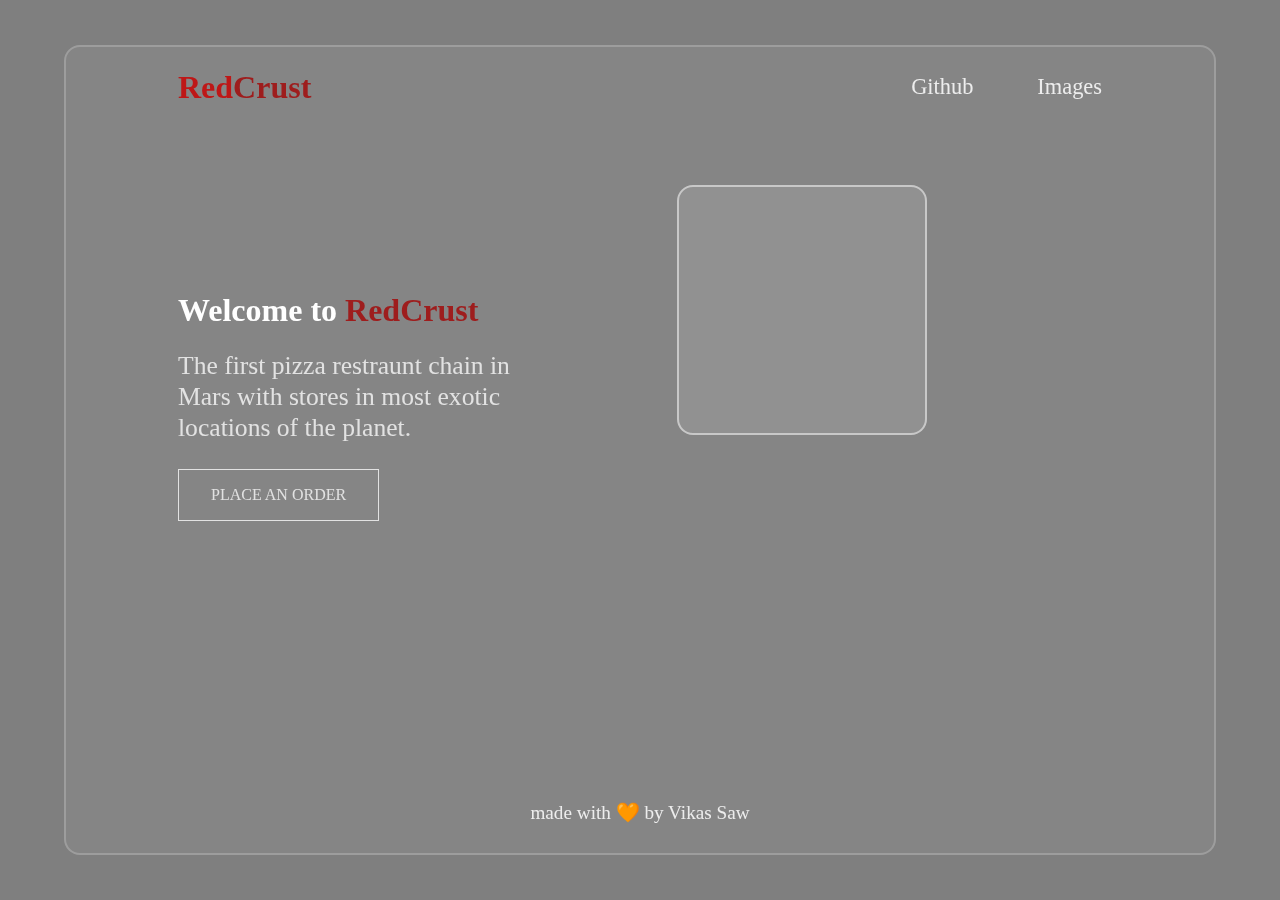
==== index.html @ 8d3afca7 "made the cards responsive 📱" ====
<!DOCTYPE html>
<html lang="en">
<head>
    <meta charset="UTF-8">
    <meta name="viewport" content="width=device-width, initial-scale=1.0">
    <title>RedCrust</title>
    <link rel="stylesheet" href="css/main.css">
</head>
<body>
    <div class="wrapper">
        <div class="tint">
                    <div class="glass">
            <nav>
                <div id="brand"><span>Red</span>Crust</div>
                <ul>
                    <a href="https://github.com/VikasKumarSaw/RedCrust">
                        <li>
                            Github
                        </li>
                    </a>
                    <a href="#">
                        <li>Images</li>
                    </a>

                </ul>
            </nav>
            <main>
                <div class="desc">
                    <h1>Welcome to <span>RedCrust</span> </h1>
                    <h2>The first pizza restraunt chain in Mars with stores in most exotic locations of the planet.</h2>
                    <div class="cta">
                        PLACE AN ORDER
                    </div>
                </div>
                <div class="cards">
                    <div class="card">
                        <div class="card-banner"></div>
                        <div class="card-text"></div>
                    </div>
                    <div class="card"></div>
                    <div class="card"></div>
                    <div class="card"></div>
                    <div class="card"></div>
                    <div class="card"></div>
 
                </div>
            </main>
            <footer>made with <span>🧡</span> by Vikas Saw</footer>
        </div>
        </div>
    </div>
</body>
</html>
---- css/main.css ----
* {
  margin: 0;
  padding: 0;
  -webkit-box-sizing: border-box;
          box-sizing: border-box;
}

html, body {
  width: 100%;
  height: 100%;
}

.wrapper {
  height: 100%;
  width: 100%;
  background: url("../images/ivan-torres-MQUqbmszGGM-unsplash.jpg");
  background-repeat: no-repeat;
  background-position: left;
  background-size: cover;
}

.wrapper .tint {
  width: 100%;
  height: 100%;
  background: rgba(0, 0, 0, 0.5);
  padding: 5vh 0;
}

.wrapper .glass {
  margin: 0 auto;
  width: 90vw;
  height: 100%;
  max-width: 1800px;
  border-radius: 1rem;
  border: 2px solid rgba(255, 255, 255, 0.2);
  background: rgba(255, 255, 255, 0.05);
  -webkit-backdrop-filter: blur(20px);
          backdrop-filter: blur(20px);
  color: #fff;
  display: -webkit-box;
  display: -ms-flexbox;
  display: flex;
  -webkit-box-orient: vertical;
  -webkit-box-direction: normal;
      -ms-flex-direction: column;
          flex-direction: column;
  -webkit-box-pack: justify;
      -ms-flex-pack: justify;
          justify-content: space-between;
}

nav {
  padding: 0 5rem;
  height: 5rem;
  line-height: 5rem;
  display: -webkit-box;
  display: -ms-flexbox;
  display: flex;
  -webkit-box-orient: horizontal;
  -webkit-box-direction: normal;
      -ms-flex-direction: row;
          flex-direction: row;
  -webkit-box-pack: justify;
      -ms-flex-pack: justify;
          justify-content: space-between;
  text-align: center;
}

nav a {
  color: #ededed;
  text-decoration: none;
}

nav ul {
  font-family: "Montserrat";
  display: -webkit-box;
  display: -ms-flexbox;
  display: flex;
}

nav ul li {
  list-style-type: none;
  margin: 0 2rem;
  font-size: 1.4rem;
}

nav #brand {
  margin: 0 2rem;
  line-height: 5rem;
  font-family: "Montserrat";
  font-weight: 700;
  font-size: 2rem;
  color: #9e1d1d;
}

nav #brand span {
  color: #be1717;
}

main {
  display: -webkit-box;
  display: -ms-flexbox;
  display: flex;
  height: 100%;
}

.desc {
  position: relative;
  padding: 0 7rem;
  font-family: "Montserrat";
  max-width: 55%;
  height: 200px;
}

.desc h1 {
  font-size: 3.2rem;
  color: white;
  margin-bottom: 2rem;
}

.desc span:nth-child(1) {
  color: #9e1d1d;
}

.desc h2 {
  font-size: 2rem;
  color: #e2e2e2;
  font-weight: 300;
  line-height: 120%;
  margin-bottom: 4rem;
}

.desc .cta {
  font-size: 1.2rem;
  padding: 1rem 2rem;
  border: 1px solid #e2e2e2;
  color: #e2e2e2;
  width: -webkit-fit-content;
  width: -moz-fit-content;
  width: fit-content;
  cursor: pointer;
}

.desc .cta:hover {
  background-color: rgba(255, 255, 255, 0.2);
  color: #ffffff;
  -webkit-backdrop-filter: blur(5px);
          backdrop-filter: blur(5px);
}

.cards {
  width: 100%;
  height: 100%;
  margin: 0 auto;
  padding-right: 7rem;
  display: -ms-grid;
  display: grid;
  -ms-grid-columns: (1fr)[3];
      grid-template-columns: repeat(3, 1fr);
}

.cards .card {
  width: 250px;
  height: 250px;
  -webkit-backdrop-filter: blur(2px);
          backdrop-filter: blur(2px);
  background-color: rgba(255, 255, 255, 0.05);
  border: 2px solid rgba(255, 255, 255, 0.5);
  margin: 2rem;
  margin-right: 0;
  border-radius: 1rem;
}

footer {
  text-align: center;
  position: relative;
  bottom: 0;
  height: 5rem;
  line-height: 5rem;
  font-family: "Montserrat";
  color: #ededed;
  font-size: 1.4rem;
}

@media screen and (min-width: 250px) {
  .cards {
    margin-top: 3rem;
    -ms-grid-columns: (1fr)[1];
        grid-template-columns: repeat(1, 1fr);
    padding: 0;
  }
  .cards .card {
    margin: 10px auto;
  }
  .cards .card:not(:nth-child(1)) {
    display: none;
  }
  .tint {
    padding: 0;
  }
  nav {
    padding: 0 1rem;
    height: 4rem;
    line-height: 4rem;
  }
  nav ul li {
    margin: 0 .5rem;
    font-size: .8rem;
  }
  nav #brand {
    margin: 0 1rem;
    line-height: 4rem;
    font-size: 1rem;
  }
  main {
    display: -webkit-box;
    display: -ms-flexbox;
    display: flex;
    -webkit-box-orient: vertical;
    -webkit-box-direction: normal;
        -ms-flex-direction: column;
            flex-direction: column;
    height: 100%;
  }
  .desc {
    max-width: 100%;
    padding: 0 2rem;
  }
  .desc h1 {
    margin-top: .4rem;
    font-size: 1.1em;
    color: white;
    margin-bottom: .9rem;
  }
  .desc h2 {
    font-size: 1rem;
    margin-bottom: 1rem;
  }
  .desc .cta {
    margin: 0 auto;
    font-size: .8rem;
    padding: .5rem 1rem;
  }
  footer {
    height: 3rem;
    line-height: 3rem;
    font-size: .8rem;
  }
}

@media screen and (min-width: 430px) {
  nav {
    padding: 0 2rem;
  }
  .desc {
    padding: 0 3rem;
  }
  .desc h1 {
    font-size: 1.3em;
  }
  .desc h2 {
    font-size: 1.1rem;
    margin-bottom: 1rem;
  }
  .desc .cta {
    margin: 0;
    font-size: .8rem;
    padding: .5rem 1rem;
  }
}

@media screen and (min-width: 560px) {
  .cards {
    margin-top: 3rem;
    -ms-grid-columns: (1fr)[2];
        grid-template-columns: repeat(2, 1fr);
    padding: 0;
  }
  .cards .card {
    margin: 10px auto;
    display: none;
  }
  .cards .card:nth-child(1), .cards .card:nth-child(2) {
    display: block;
  }
  .desc h1 {
    font-size: 1.6em;
    margin-top: 1.2;
  }
  .desc h2 {
    font-size: 1.1rem;
    margin-bottom: 1.2rem;
  }
}

@media screen and (min-width: 850px) {
  .cards {
    -ms-grid-columns: (1fr)[1];
        grid-template-columns: repeat(1, 1fr);
    padding-right: 7rem;
  }
  .cards .card {
    margin: 10px 10px;
    display: none;
  }
  .cards .card:nth-child(2) {
    display: none;
  }
  .cards .card:nth-child(1) {
    display: block;
  }
  .tint {
    padding: 5vh 0;
  }
  nav {
    padding: 0 5rem;
    height: 5rem;
    line-height: 5rem;
  }
  nav ul li {
    margin: 0 2rem;
    font-size: 1.4rem;
  }
  nav #brand {
    margin: 0 2rem;
    line-height: 5rem;
    font-size: 2rem;
  }
  main {
    -webkit-box-orient: horizontal;
    -webkit-box-direction: normal;
        -ms-flex-direction: row;
            flex-direction: row;
  }
  .desc {
    position: relative;
    top: 40%;
    -webkit-transform: translateY(-50%);
            transform: translateY(-50%);
    padding: 0 7rem;
    max-width: 55%;
  }
  .desc h1 {
    font-size: 1.8rem;
    margin-bottom: 1.2rem;
  }
  .desc h2 {
    font-size: 1.2rem;
    line-height: 120%;
    margin-bottom: 1.2rem;
  }
  .desc .cta {
    font-size: 1rem;
    padding: .7rem 1.4rem;
  }
  footer {
    height: 5rem;
    line-height: 5rem;
    font-size: 1.2rem;
  }
}

@media screen and (min-width: 1200px) {
  .desc h1 {
    font-size: 2rem;
    margin-bottom: 1.4rem;
  }
  .desc h2 {
    font-size: 1.6rem;
    margin-bottom: 1.6rem;
  }
  .desc .cta {
    font-size: 1rem;
    padding: 1rem 2rem;
  }
}

@media screen and (min-width: 1320px) {
  .cards {
    -ms-grid-columns: (1fr)[2];
        grid-template-columns: repeat(2, 1fr);
    padding-right: 7rem;
  }
  .cards .card {
    margin-left: 2rem;
    display: block;
  }
  .cards .card:nth-child(2),
  .cards .card:nth-child(3),
  .cards .card:nth-child(4) {
    display: block;
  }
}

@media screen and (min-width: 1800px) {
  .cards {
    -ms-grid-columns: (1fr)[3];
        grid-template-columns: repeat(3, 1fr);
    padding-right: 7rem;
  }
  .cards .card {
    margin-left: 2rem;
    display: block;
  }
  .cards .card:nth-child(2),
  .cards .card:nth-child(3),
  .cards .card:nth-child(4),
  .cards .card:nth-child(5),
  .cards .card:nth-child(6) {
    display: block;
  }
  .desc h1 {
    font-size: 3.2rem;
    margin-bottom: 2rem;
  }
  .desc h2 {
    font-size: 2rem;
    margin-bottom: 4rem;
  }
  .desc .cta {
    font-size: 1.2rem;
  }
}
/*# sourceMappingURL=main.css.map */
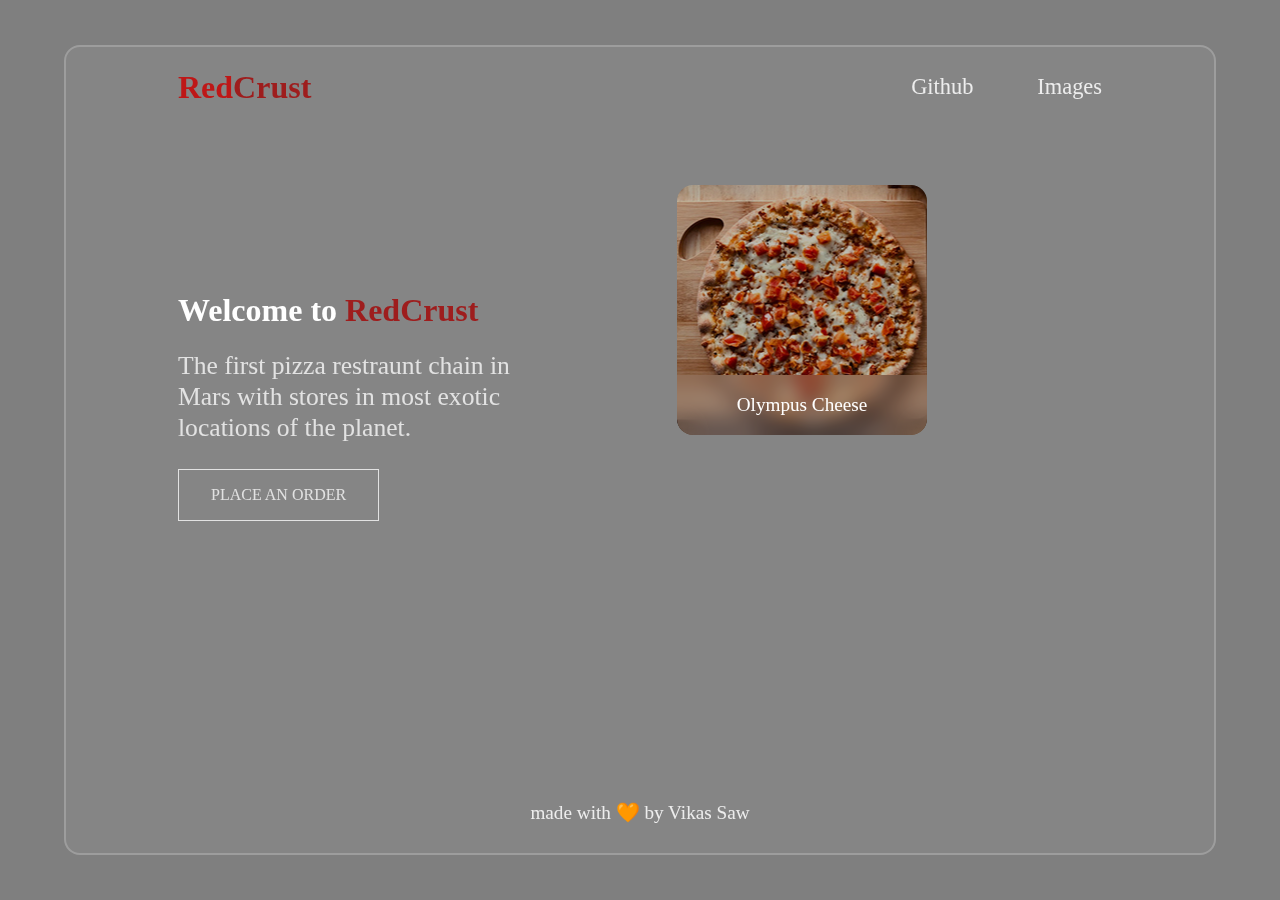
==== commit e9bd9d57: "removed unused images 🖼" ====
--- a/index.html
+++ b/index.html
@@ -34,14 +34,41 @@
                 </div>
                 <div class="cards">
                     <div class="card">
-                        <div class="card-banner"></div>
-                        <div class="card-text"></div>
+                        <div class="front">
+                            <div class="card-text">Olympus Cheese</div>
+                        </div>
+                        <div class="back">Enjoy a 🍕 full of Cheese with Seasoned Volcanic ash near the largest Volacno of our solar system</div>
                     </div>
-                    <div class="card"></div>
-                    <div class="card"></div>
-                    <div class="card"></div>
-                    <div class="card"></div>
-                    <div class="card"></div>
+                    <div class="card">
+                        <div class="front">
+                            <div class="card-text">Phobos Paradise</div>
+                        </div>
+                        <div class="back"></div>
+                    </div>
+                    <div class="card">
+                        <div class="front">
+                            <div class="card-text">Deimos Veggie</div>
+                        </div>
+                        <div class="back"></div>
+                    </div>
+                    <div class="card">
+                        <div class="front">
+                            <div class="card-text">South Pie</div>
+                        </div>
+                        <div class="back">Drink fresh coke made with water from the martian south pole ice caps along with the 🍕 South Pie.</div>
+                    </div>
+                    <div class="card">
+                        <div class="front">
+                            <div class="card-text">North Corn</div>
+                        </div>
+                        <div class="back">A 🍕 full of corn grown in the Martian north pole. </div>
+                    </div>
+                    <div class="card">
+                        <div class="front">
+                            <div class="card-text">Tharsis Tandoori</div>
+                        </div>
+                        <div class="back">Another out of the world 🍕 near an out of the world 🌋 baked fresh in lava </div>
+                    </div>
  
                 </div>
             </main>
--- a/css/main.css
+++ b/css/main.css
@@ -160,15 +160,114 @@
 }
 
 .cards .card {
+  position: relative;
+  cursor: pointer;
   width: 250px;
   height: 250px;
-  -webkit-backdrop-filter: blur(2px);
-          backdrop-filter: blur(2px);
-  background-color: rgba(255, 255, 255, 0.05);
-  border: 2px solid rgba(255, 255, 255, 0.5);
   margin: 2rem;
   margin-right: 0;
   border-radius: 1rem;
+  font-family: "Montserrat";
+}
+
+.cards .back {
+  width: 100%;
+  text-align: center;
+  height: 100%;
+  overflow: hidden;
+  -webkit-backface-visibility: hidden;
+          backface-visibility: hidden;
+  padding: 1rem;
+  font-size: 120%;
+  position: absolute;
+  border: 1px solid rgba(255, 255, 255, 0.1);
+  background: rgba(255, 255, 255, 0.01);
+  -webkit-backdrop-filter: blur(10px);
+          backdrop-filter: blur(10px);
+  border-radius: 1rem;
+  -webkit-transform: perspective(600px) rotateY(180deg);
+          transform: perspective(600px) rotateY(180deg);
+  -webkit-transition: all .4s ease-in;
+  transition: all .4s ease-in;
+  display: -webkit-box;
+  display: -ms-flexbox;
+  display: flex;
+  -webkit-box-align: center;
+      -ms-flex-align: center;
+          align-items: center;
+  -webkit-box-pack: center;
+      -ms-flex-pack: center;
+          justify-content: center;
+}
+
+.cards .front {
+  position: absolute;
+  -webkit-transition: all .4s ease-in;
+  transition: all .4s ease-in;
+  -webkit-transform: perspective(600px) rotateY(0deg);
+          transform: perspective(600px) rotateY(0deg);
+  overflow: hidden;
+  -webkit-backface-visibility: hidden;
+          backface-visibility: hidden;
+  width: 100%;
+  background-repeat: no-repeat;
+  background-size: cover;
+  background-position: center;
+  border-radius: 1rem;
+  width: 100%;
+  padding-top: 190px;
+}
+
+.cards .front .card-text {
+  height: 60px;
+  line-height: 60px;
+  text-align: center;
+  font-size: 120%;
+  background-color: rgba(255, 255, 255, 0.1);
+  -webkit-backdrop-filter: blur(10px);
+          backdrop-filter: blur(10px);
+  border-bottom-left-radius: 1rem;
+  border-bottom-right-radius: 1rem;
+}
+
+.cards .card:hover > .front {
+  -webkit-transform: perspective(600px) rotateY(-180deg);
+          transform: perspective(600px) rotateY(-180deg);
+}
+
+.cards .card:hover > .back {
+  -webkit-transform: perspective(600px) rotateY(0deg);
+          transform: perspective(600px) rotateY(0deg);
+}
+
+.cards .card:nth-child(1) > .front {
+  background: url("../images/pizza1_cropped_dark.jpg");
+  background-position: center;
+}
+
+.cards .card:nth-child(2) > .front {
+  background: url("../images/pizza2_c_dark.jpg");
+  background-position: center;
+}
+
+.cards .card:nth-child(3) > .front {
+  background: url("../images/pizza3_c_dark.jpg");
+  background-position: center;
+}
+
+.cards .card:nth-child(4) > .front {
+  background: url("../images/pizza4_c_dark.jpg");
+  background-position: center;
+}
+
+.cards .card:nth-child(5) > .front {
+  background: url("../images/pizza5_c_dark.jpg");
+  background-position: center;
+}
+
+.cards .card:nth-child(6) > .front {
+  background: url("../images/pizza6_c_dark.jpg");
+  background-position: center;
 }
 
 footer {
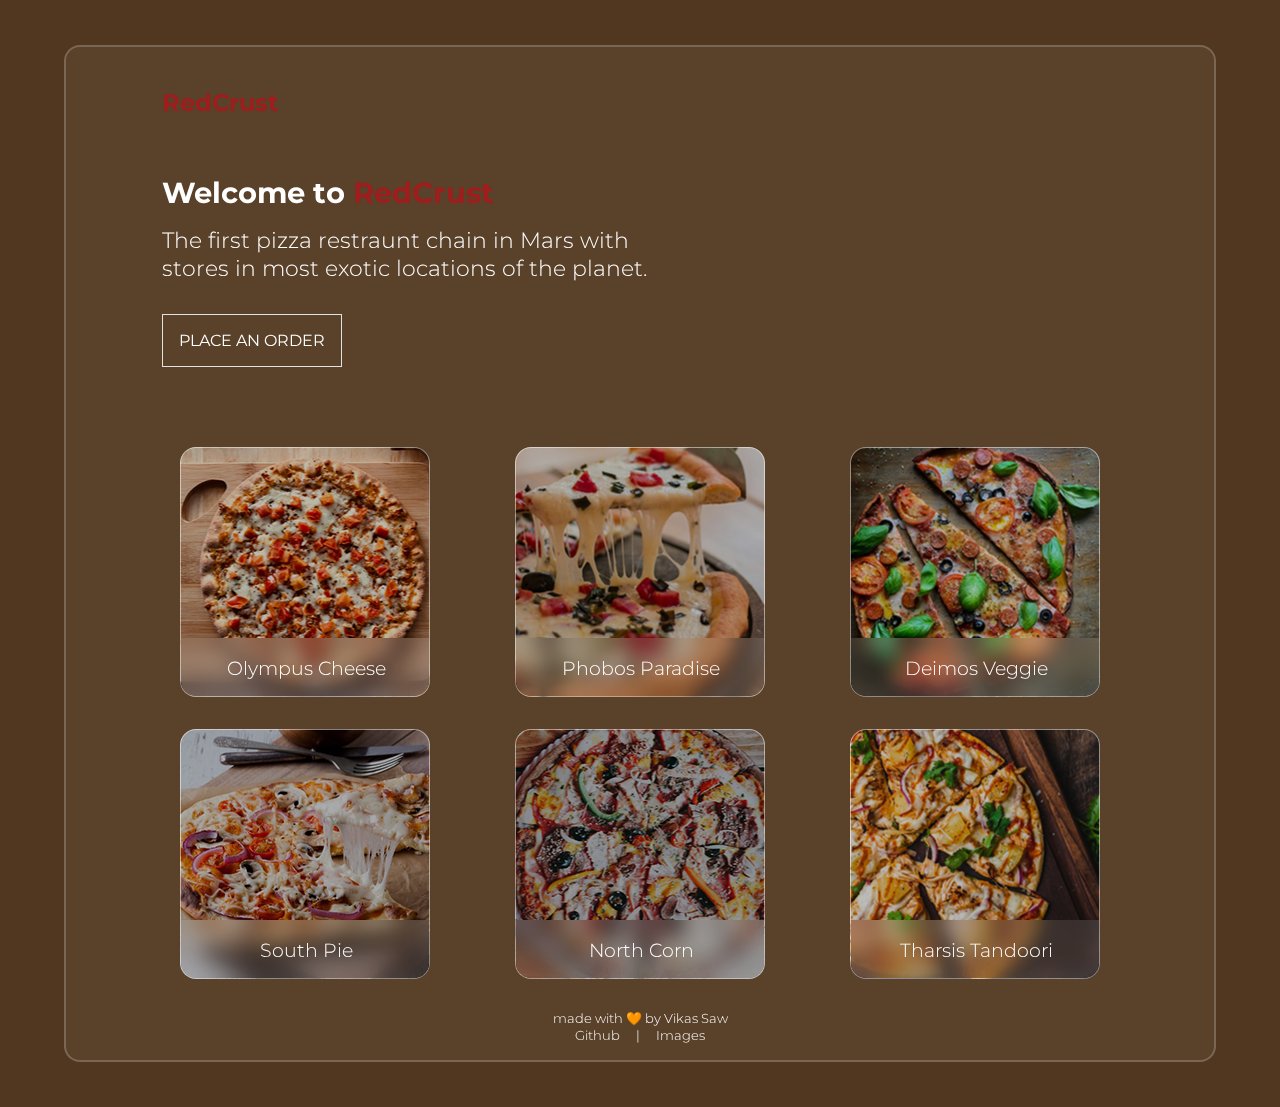
==== commit be8f60b6: "made 404 page" ====
--- a/index.html
+++ b/index.html
@@ -8,11 +8,10 @@
 </head>
 <body>
     <div class="wrapper">
-        <div class="tint">
-                    <div class="glass">
+         <div class="glass">
             <nav>
                 <div id="brand"><span>Red</span>Crust</div>
-                <ul>
+                <!-- <ul>
                     <a href="https://github.com/VikasKumarSaw/RedCrust">
                         <li>
                             Github
@@ -22,15 +21,18 @@
                         <li>Images</li>
                     </a>
 
-                </ul>
+                </ul> -->
             </nav>
             <main>
                 <div class="desc">
                     <h1>Welcome to <span>RedCrust</span> </h1>
                     <h2>The first pizza restraunt chain in Mars with stores in most exotic locations of the planet.</h2>
-                    <div class="cta">
-                        PLACE AN ORDER
-                    </div>
+                    <a href="404.html">
+                        <div class="cta">
+                            PLACE AN ORDER
+                        </div>
+                    </a>
+
                 </div>
                 <div class="cards">
                     <div class="card">
@@ -69,11 +71,17 @@
                         </div>
                         <div class="back">Another out of the world 🍕 near an out of the world 🌋 baked fresh in lava </div>
                     </div>
- 
+
                 </div>
             </main>
-            <footer>made with <span>🧡</span> by Vikas Saw</footer>
-        </div>
+            <footer>
+                made with <span>🧡</span> by Vikas Saw
+                <div class="links">
+                    <span><a target="_blank" href="https://github.com/ra-raptor/RedCrust">Github</a></span>
+                    <span>|</span>
+                    <span><a href="#">Images</a></span>
+                </div>
+            </footer>
         </div>
     </div>
 </body>
--- a/css/main.css
+++ b/css/main.css
@@ -1,36 +1,42 @@
+@import url("https://fonts.googleapis.com/css2?family=Montserrat:wght@100;500&display=swap");
 * {
   margin: 0;
   padding: 0;
   -webkit-box-sizing: border-box;
           box-sizing: border-box;
+  font-family: 'Montserrat',sans-serif;
 }
 
 html, body {
   width: 100%;
-  height: 100%;
+  background-color: #51371F;
+  min-height: -webkit-fill-available;
+}
+
+a {
+  text-decoration: none;
+}
+
+li {
+  list-style-type: none;
 }
 
 .wrapper {
-  height: 100%;
-  width: 100%;
-  background: url("../images/ivan-torres-MQUqbmszGGM-unsplash.jpg");
+  width: 100%;
+  min-height: -webkit-fill-available;
+  background: url("../images/background.jpg");
   background-repeat: no-repeat;
+  background-size: cover;
   background-position: left;
-  background-size: cover;
-}
-
-.wrapper .tint {
-  width: 100%;
-  height: 100%;
-  background: rgba(0, 0, 0, 0.5);
+  background-attachment: fixed;
+  overflow-x: hidden;
   padding: 5vh 0;
 }
 
 .wrapper .glass {
   margin: 0 auto;
   width: 90vw;
-  height: 100%;
-  max-width: 1800px;
+  max-width: 1440px;
   border-radius: 1rem;
   border: 2px solid rgba(255, 255, 255, 0.2);
   background: rgba(255, 255, 255, 0.05);
@@ -50,9 +56,12 @@
 }
 
 nav {
-  padding: 0 5rem;
+  padding: 0 3rem;
   height: 5rem;
   line-height: 5rem;
+  font-weight: 700;
+  color: #9e1d1d;
+  font-size: 1.5rem;
   display: -webkit-box;
   display: -ms-flexbox;
   display: flex;
@@ -60,103 +69,67 @@
   -webkit-box-direction: normal;
       -ms-flex-direction: row;
           flex-direction: row;
-  -webkit-box-pack: justify;
-      -ms-flex-pack: justify;
-          justify-content: space-between;
   text-align: center;
 }
 
 nav a {
-  color: #ededed;
-  text-decoration: none;
-}
-
-nav ul {
-  font-family: "Montserrat";
-  display: -webkit-box;
-  display: -ms-flexbox;
-  display: flex;
-}
-
-nav ul li {
-  list-style-type: none;
-  margin: 0 2rem;
+  color: #9e1d1d;
+}
+
+main .desc {
+  padding: 1rem 3rem;
+}
+
+main .desc a {
+  color: #fff;
+}
+
+main .desc h1 {
+  font-size: 1.8rem;
+  margin: 1rem 0rem;
+}
+
+main .desc span:nth-child(1) {
+  color: #9e1d1d;
+}
+
+main .desc h2 {
   font-size: 1.4rem;
-}
-
-nav #brand {
-  margin: 0 2rem;
-  line-height: 5rem;
-  font-family: "Montserrat";
-  font-weight: 700;
-  font-size: 2rem;
-  color: #9e1d1d;
-}
-
-nav #brand span {
-  color: #be1717;
-}
-
-main {
-  display: -webkit-box;
-  display: -ms-flexbox;
-  display: flex;
-  height: 100%;
-}
-
-.desc {
-  position: relative;
-  padding: 0 7rem;
-  font-family: "Montserrat";
-  max-width: 55%;
-  height: 200px;
-}
-
-.desc h1 {
-  font-size: 3.2rem;
-  color: white;
-  margin-bottom: 2rem;
-}
-
-.desc span:nth-child(1) {
-  color: #9e1d1d;
-}
-
-.desc h2 {
-  font-size: 2rem;
-  color: #e2e2e2;
   font-weight: 300;
-  line-height: 120%;
-  margin-bottom: 4rem;
-}
-
-.desc .cta {
-  font-size: 1.2rem;
-  padding: 1rem 2rem;
+  margin-bottom: 1rem;
+}
+
+main .desc .cta {
+  font-size: 1rem;
+  padding: 1rem 1rem;
   border: 1px solid #e2e2e2;
-  color: #e2e2e2;
   width: -webkit-fit-content;
   width: -moz-fit-content;
   width: fit-content;
   cursor: pointer;
-}
-
-.desc .cta:hover {
-  background-color: rgba(255, 255, 255, 0.2);
-  color: #ffffff;
+  margin: 1rem auto;
+}
+
+main .desc .cta:hover {
+  background-color: rgba(255, 255, 255, 0.15);
   -webkit-backdrop-filter: blur(5px);
           backdrop-filter: blur(5px);
 }
 
 .cards {
-  width: 100%;
-  height: 100%;
   margin: 0 auto;
-  padding-right: 7rem;
+  width: 100%;
+  padding: 1rem 0;
   display: -ms-grid;
   display: grid;
-  -ms-grid-columns: (1fr)[3];
-      grid-template-columns: repeat(3, 1fr);
+  -ms-grid-columns: 1fr;
+      grid-template-columns: 1fr;
+  -webkit-box-pack: center;
+      -ms-flex-pack: center;
+          justify-content: center;
+  -webkit-box-align: center;
+      -ms-flex-align: center;
+          align-items: center;
 }
 
 .cards .card {
@@ -164,31 +137,30 @@
   cursor: pointer;
   width: 250px;
   height: 250px;
-  margin: 2rem;
-  margin-right: 0;
+  margin: 1rem auto;
   border-radius: 1rem;
-  font-family: "Montserrat";
-}
-
-.cards .back {
-  width: 100%;
-  text-align: center;
+}
+
+.cards .back, .cards .front {
+  width: 100%;
   height: 100%;
   overflow: hidden;
+  text-align: center;
+  font-weight: 300;
+  position: absolute;
+  font-size: 1.2rem;
+  border-radius: 1rem;
+  border: 1px solid rgba(255, 255, 255, 0.5);
   -webkit-backface-visibility: hidden;
           backface-visibility: hidden;
+  -webkit-transition: -webkit-transform .4s ease-in;
+  transition: -webkit-transform .4s ease-in;
+  transition: transform .4s ease-in;
+  transition: transform .4s ease-in, -webkit-transform .4s ease-in;
+}
+
+.cards .back {
   padding: 1rem;
-  font-size: 120%;
-  position: absolute;
-  border: 1px solid rgba(255, 255, 255, 0.1);
-  background: rgba(255, 255, 255, 0.01);
-  -webkit-backdrop-filter: blur(10px);
-          backdrop-filter: blur(10px);
-  border-radius: 1rem;
-  -webkit-transform: perspective(600px) rotateY(180deg);
-          transform: perspective(600px) rotateY(180deg);
-  -webkit-transition: all .4s ease-in;
-  transition: all .4s ease-in;
   display: -webkit-box;
   display: -ms-flexbox;
   display: flex;
@@ -198,31 +170,27 @@
   -webkit-box-pack: center;
       -ms-flex-pack: center;
           justify-content: center;
+  background: rgba(255, 255, 255, 0.06);
+  -webkit-transform: perspective(600px) rotateY(180deg);
+          transform: perspective(600px) rotateY(180deg);
+  -webkit-backdrop-filter: blur(10px);
+          backdrop-filter: blur(10px);
 }
 
 .cards .front {
-  position: absolute;
-  -webkit-transition: all .4s ease-in;
-  transition: all .4s ease-in;
+  background-repeat: no-repeat;
+  width: 250px;
+  background-size: cover;
+  background-position: center;
+  padding-top: 190px;
   -webkit-transform: perspective(600px) rotateY(0deg);
           transform: perspective(600px) rotateY(0deg);
-  overflow: hidden;
-  -webkit-backface-visibility: hidden;
-          backface-visibility: hidden;
-  width: 100%;
-  background-repeat: no-repeat;
-  background-size: cover;
-  background-position: center;
-  border-radius: 1rem;
-  width: 100%;
-  padding-top: 190px;
 }
 
 .cards .front .card-text {
   height: 60px;
+  width: 250px;
   line-height: 60px;
-  text-align: center;
-  font-size: 120%;
   background-color: rgba(255, 255, 255, 0.1);
   -webkit-backdrop-filter: blur(10px);
           backdrop-filter: blur(10px);
@@ -230,12 +198,14 @@
   border-bottom-right-radius: 1rem;
 }
 
-.cards .card:hover > .front {
+.cards .card:hover > .front,
+.cards .card:focus > .front {
   -webkit-transform: perspective(600px) rotateY(-180deg);
           transform: perspective(600px) rotateY(-180deg);
 }
 
-.cards .card:hover > .back {
+.cards .card:hover > .back,
+.cards .card:focus > .back {
   -webkit-transform: perspective(600px) rotateY(0deg);
           transform: perspective(600px) rotateY(0deg);
 }
@@ -271,253 +241,96 @@
 }
 
 footer {
+  padding: 1rem;
   text-align: center;
-  position: relative;
-  bottom: 0;
-  height: 5rem;
-  line-height: 5rem;
-  font-family: "Montserrat";
-  color: #ededed;
-  font-size: 1.4rem;
-}
-
-@media screen and (min-width: 250px) {
+  font-weight: 300;
+  font-size: .8rem;
+}
+
+footer .links {
+  display: -webkit-box;
+  display: -ms-flexbox;
+  display: flex;
+  -webkit-box-align: center;
+      -ms-flex-align: center;
+          align-items: center;
+  -webkit-box-pack: center;
+      -ms-flex-pack: center;
+          justify-content: center;
+}
+
+footer .links span {
+  padding: 0.1rem .5rem;
+}
+
+footer .links a {
+  color: #fff;
+}
+
+@media screen and (min-width: 720px) {
+  nav {
+    padding: 1rem 4rem;
+  }
+  main .desc {
+    padding: 2rem 4rem;
+  }
+  main .desc .cta {
+    text-align: center;
+    margin: 2rem 0rem;
+  }
   .cards {
-    margin-top: 3rem;
-    -ms-grid-columns: (1fr)[1];
-        grid-template-columns: repeat(1, 1fr);
-    padding: 0;
-  }
-  .cards .card {
-    margin: 10px auto;
-  }
-  .cards .card:not(:nth-child(1)) {
-    display: none;
-  }
-  .tint {
-    padding: 0;
-  }
+    -ms-grid-columns: 1fr 1fr;
+        grid-template-columns: 1fr 1fr;
+    -webkit-box-pack: center;
+        -ms-flex-pack: center;
+            justify-content: center;
+    padding: 0 3rem;
+  }
+}
+
+@media screen and (min-width: 1024px) {
   nav {
-    padding: 0 1rem;
-    height: 4rem;
-    line-height: 4rem;
-  }
-  nav ul li {
-    margin: 0 .5rem;
-    font-size: .8rem;
-  }
-  nav #brand {
-    margin: 0 1rem;
-    line-height: 4rem;
-    font-size: 1rem;
-  }
-  main {
-    display: -webkit-box;
-    display: -ms-flexbox;
-    display: flex;
-    -webkit-box-orient: vertical;
-    -webkit-box-direction: normal;
-        -ms-flex-direction: column;
-            flex-direction: column;
-    height: 100%;
-  }
-  .desc {
-    max-width: 100%;
-    padding: 0 2rem;
-  }
-  .desc h1 {
-    margin-top: .4rem;
-    font-size: 1.1em;
-    color: white;
-    margin-bottom: .9rem;
-  }
-  .desc h2 {
-    font-size: 1rem;
-    margin-bottom: 1rem;
-  }
-  .desc .cta {
-    margin: 0 auto;
-    font-size: .8rem;
-    padding: .5rem 1rem;
-  }
-  footer {
-    height: 3rem;
-    line-height: 3rem;
-    font-size: .8rem;
-  }
-}
-
-@media screen and (min-width: 430px) {
+    padding: 1rem 6rem;
+  }
+  main .desc {
+    padding: 2rem 6rem;
+    max-width: 60%;
+  }
+  main .desc .cta {
+    margin: 2rem 0rem;
+  }
+  .cards {
+    max-width: 1100px;
+    -ms-grid-columns: 1fr 1fr 1fr;
+        grid-template-columns: 1fr 1fr 1fr;
+    padding: 0 3rem;
+  }
+}
+
+@media screen and (min-width: 1440px) {
   nav {
-    padding: 0 2rem;
-  }
-  .desc {
+    padding: 1rem 12rem;
+  }
+  main .desc {
+    padding: 2rem 12rem;
+    max-width: 60%;
+  }
+  main .desc .cta {
+    margin: 2rem 0rem;
+  }
+  .cards {
     padding: 0 3rem;
   }
-  .desc h1 {
-    font-size: 1.3em;
-  }
-  .desc h2 {
-    font-size: 1.1rem;
-    margin-bottom: 1rem;
-  }
-  .desc .cta {
-    margin: 0;
-    font-size: .8rem;
-    padding: .5rem 1rem;
-  }
-}
-
-@media screen and (min-width: 560px) {
-  .cards {
-    margin-top: 3rem;
-    -ms-grid-columns: (1fr)[2];
-        grid-template-columns: repeat(2, 1fr);
-    padding: 0;
-  }
-  .cards .card {
-    margin: 10px auto;
-    display: none;
-  }
-  .cards .card:nth-child(1), .cards .card:nth-child(2) {
-    display: block;
-  }
-  .desc h1 {
-    font-size: 1.6em;
-    margin-top: 1.2;
-  }
-  .desc h2 {
-    font-size: 1.1rem;
-    margin-bottom: 1.2rem;
-  }
-}
-
-@media screen and (min-width: 850px) {
-  .cards {
-    -ms-grid-columns: (1fr)[1];
-        grid-template-columns: repeat(1, 1fr);
-    padding-right: 7rem;
-  }
-  .cards .card {
-    margin: 10px 10px;
-    display: none;
-  }
-  .cards .card:nth-child(2) {
-    display: none;
-  }
-  .cards .card:nth-child(1) {
-    display: block;
-  }
-  .tint {
-    padding: 5vh 0;
-  }
-  nav {
-    padding: 0 5rem;
-    height: 5rem;
-    line-height: 5rem;
-  }
-  nav ul li {
-    margin: 0 2rem;
-    font-size: 1.4rem;
-  }
-  nav #brand {
-    margin: 0 2rem;
-    line-height: 5rem;
-    font-size: 2rem;
-  }
-  main {
-    -webkit-box-orient: horizontal;
-    -webkit-box-direction: normal;
-        -ms-flex-direction: row;
-            flex-direction: row;
-  }
-  .desc {
-    position: relative;
-    top: 40%;
-    -webkit-transform: translateY(-50%);
-            transform: translateY(-50%);
-    padding: 0 7rem;
-    max-width: 55%;
-  }
-  .desc h1 {
-    font-size: 1.8rem;
-    margin-bottom: 1.2rem;
-  }
-  .desc h2 {
-    font-size: 1.2rem;
-    line-height: 120%;
-    margin-bottom: 1.2rem;
-  }
-  .desc .cta {
-    font-size: 1rem;
-    padding: .7rem 1.4rem;
-  }
-  footer {
-    height: 5rem;
-    line-height: 5rem;
-    font-size: 1.2rem;
-  }
-}
-
-@media screen and (min-width: 1200px) {
-  .desc h1 {
-    font-size: 2rem;
-    margin-bottom: 1.4rem;
-  }
-  .desc h2 {
-    font-size: 1.6rem;
-    margin-bottom: 1.6rem;
-  }
-  .desc .cta {
-    font-size: 1rem;
-    padding: 1rem 2rem;
-  }
-}
-
-@media screen and (min-width: 1320px) {
-  .cards {
-    -ms-grid-columns: (1fr)[2];
-        grid-template-columns: repeat(2, 1fr);
-    padding-right: 7rem;
-  }
-  .cards .card {
-    margin-left: 2rem;
-    display: block;
-  }
-  .cards .card:nth-child(2),
-  .cards .card:nth-child(3),
-  .cards .card:nth-child(4) {
-    display: block;
-  }
-}
-
-@media screen and (min-width: 1800px) {
-  .cards {
-    -ms-grid-columns: (1fr)[3];
-        grid-template-columns: repeat(3, 1fr);
-    padding-right: 7rem;
-  }
-  .cards .card {
-    margin-left: 2rem;
-    display: block;
-  }
-  .cards .card:nth-child(2),
-  .cards .card:nth-child(3),
-  .cards .card:nth-child(4),
-  .cards .card:nth-child(5),
-  .cards .card:nth-child(6) {
-    display: block;
-  }
-  .desc h1 {
-    font-size: 3.2rem;
-    margin-bottom: 2rem;
-  }
-  .desc h2 {
-    font-size: 2rem;
-    margin-bottom: 4rem;
-  }
-  .desc .cta {
-    font-size: 1.2rem;
-  }
+}
+
+.wrapper.mars {
+  width: 100%;
+  height: 100vh;
+  min-height: -webkit-fill-available;
+  background: url("../images/mars.jpg");
+  background-size: cover;
+  background-position: center;
+  background-attachment: fixed;
+  background-repeat: no-repeat;
 }
 /*# sourceMappingURL=main.css.map */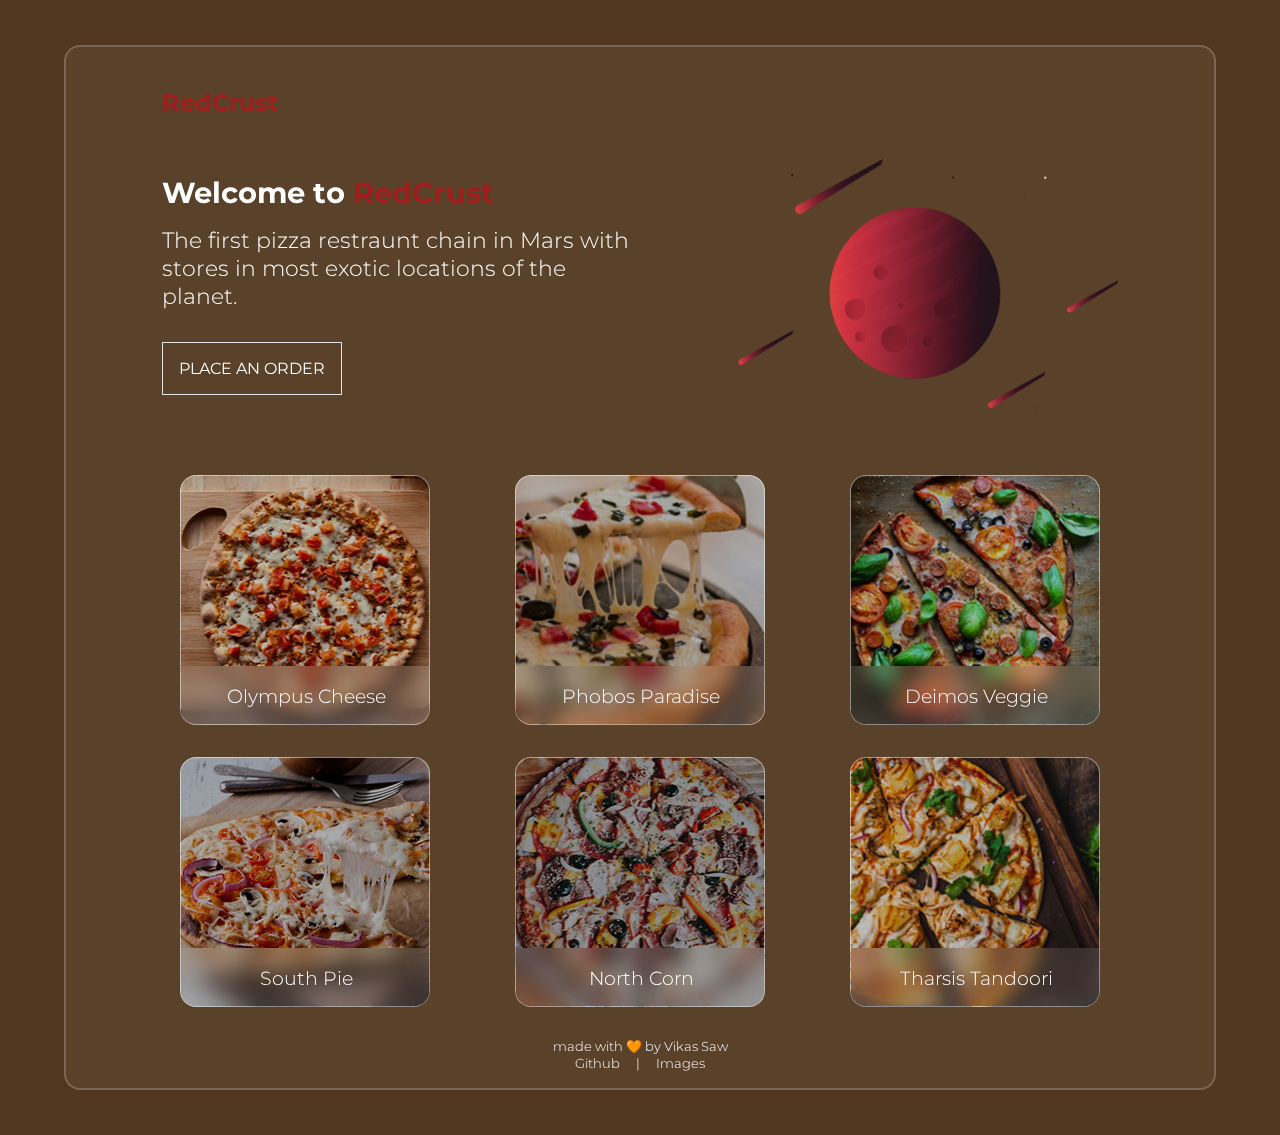
==== commit 7d200f2d: "added banner image in home page and images section" ====
--- a/index.html
+++ b/index.html
@@ -25,15 +25,20 @@
             </nav>
             <main>
                 <div class="desc">
-                    <h1>Welcome to <span>RedCrust</span> </h1>
-                    <h2>The first pizza restraunt chain in Mars with stores in most exotic locations of the planet.</h2>
-                    <a href="404.html">
-                        <div class="cta">
-                            PLACE AN ORDER
-                        </div>
-                    </a>
+                    <div>
+                        <h1>Welcome to <span>RedCrust</span> </h1>
+                        <h2>The first pizza restraunt chain in Mars with stores in most exotic locations of the planet.</h2>
+                        <a href="404.html">
+                            <div class="cta">
+                                PLACE AN ORDER
+                            </div>
+                        </a>
+                    </div>
+                    <div class="image">
+                        <img src="images/marsplanet.png" alt="">
+                    </div>
+                </div>
 
-                </div>
                 <div class="cards">
                     <div class="card">
                         <div class="front">
@@ -45,13 +50,13 @@
                         <div class="front">
                             <div class="card-text">Phobos Paradise</div>
                         </div>
-                        <div class="back"></div>
+                        <div class="back">Enjoy an Interstellar 🍕 in the largest moon of Mars with a clear view of the red planet.</div>
                     </div>
                     <div class="card">
                         <div class="front">
                             <div class="card-text">Deimos Veggie</div>
                         </div>
-                        <div class="back"></div>
+                        <div class="back">A 🍕 in one of the most exotic locations of the solar system in a private resort spanning the entire smaller moon of mars</div>
                     </div>
                     <div class="card">
                         <div class="front">
@@ -79,7 +84,7 @@
                 <div class="links">
                     <span><a target="_blank" href="https://github.com/ra-raptor/RedCrust">Github</a></span>
                     <span>|</span>
-                    <span><a href="#">Images</a></span>
+                    <span><a href="images.html">Images</a></span>
                 </div>
             </footer>
         </div>
--- a/css/main.css
+++ b/css/main.css
@@ -80,6 +80,10 @@
   padding: 1rem 3rem;
 }
 
+main .desc .image {
+  display: none;
+}
+
 main .desc a {
   color: #fff;
 }
@@ -293,8 +297,29 @@
     padding: 1rem 6rem;
   }
   main .desc {
+    display: -webkit-box;
+    display: -ms-flexbox;
+    display: flex;
+    -webkit-box-orient: horizontal;
+    -webkit-box-direction: normal;
+        -ms-flex-direction: row;
+            flex-direction: row;
+    -webkit-box-pack: justify;
+        -ms-flex-pack: justify;
+            justify-content: space-between;
+    -ms-flex-item-align: center;
+        align-self: center;
     padding: 2rem 6rem;
-    max-width: 60%;
+  }
+  main .desc div {
+    width: 50%;
+  }
+  main .desc .image {
+    display: block;
+    max-width: 40%;
+  }
+  main .desc .image img {
+    width: 100%;
   }
   main .desc .cta {
     margin: 2rem 0rem;
@@ -313,7 +338,6 @@
   }
   main .desc {
     padding: 2rem 12rem;
-    max-width: 60%;
   }
   main .desc .cta {
     margin: 2rem 0rem;
